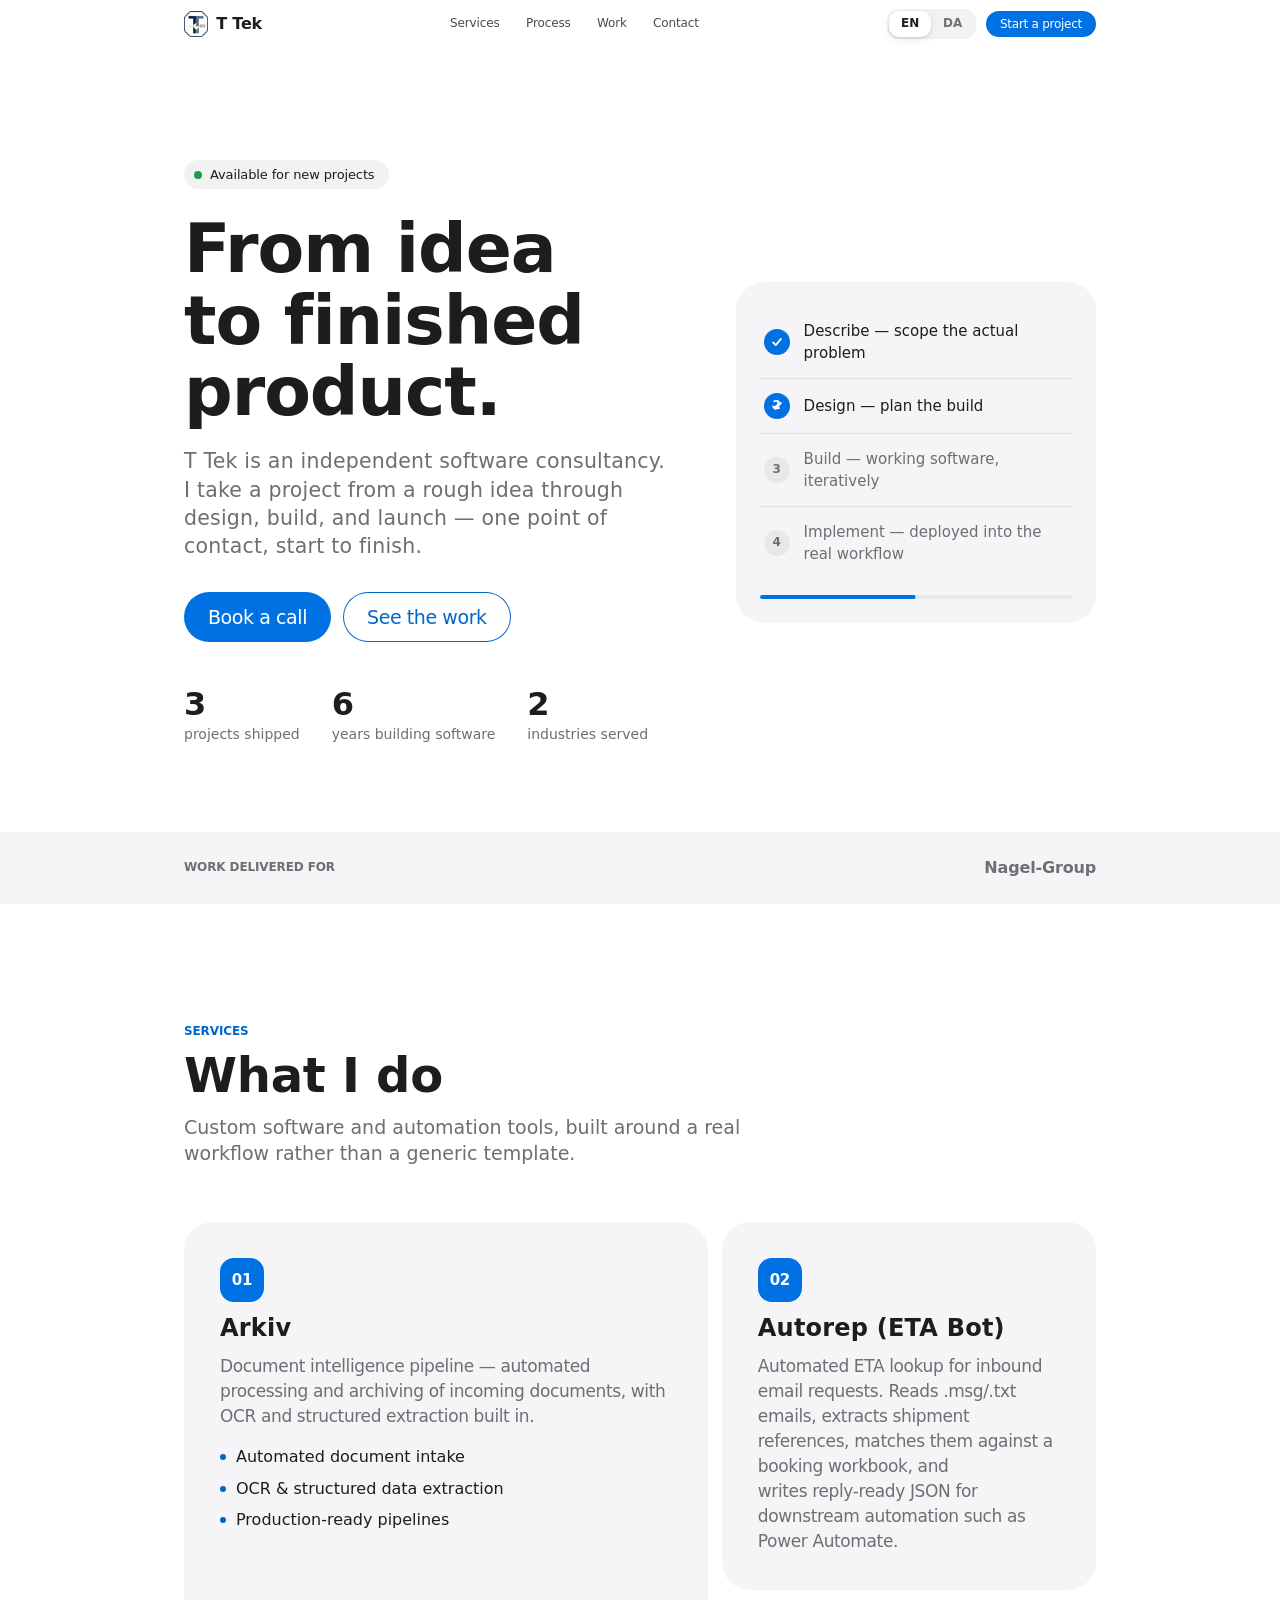
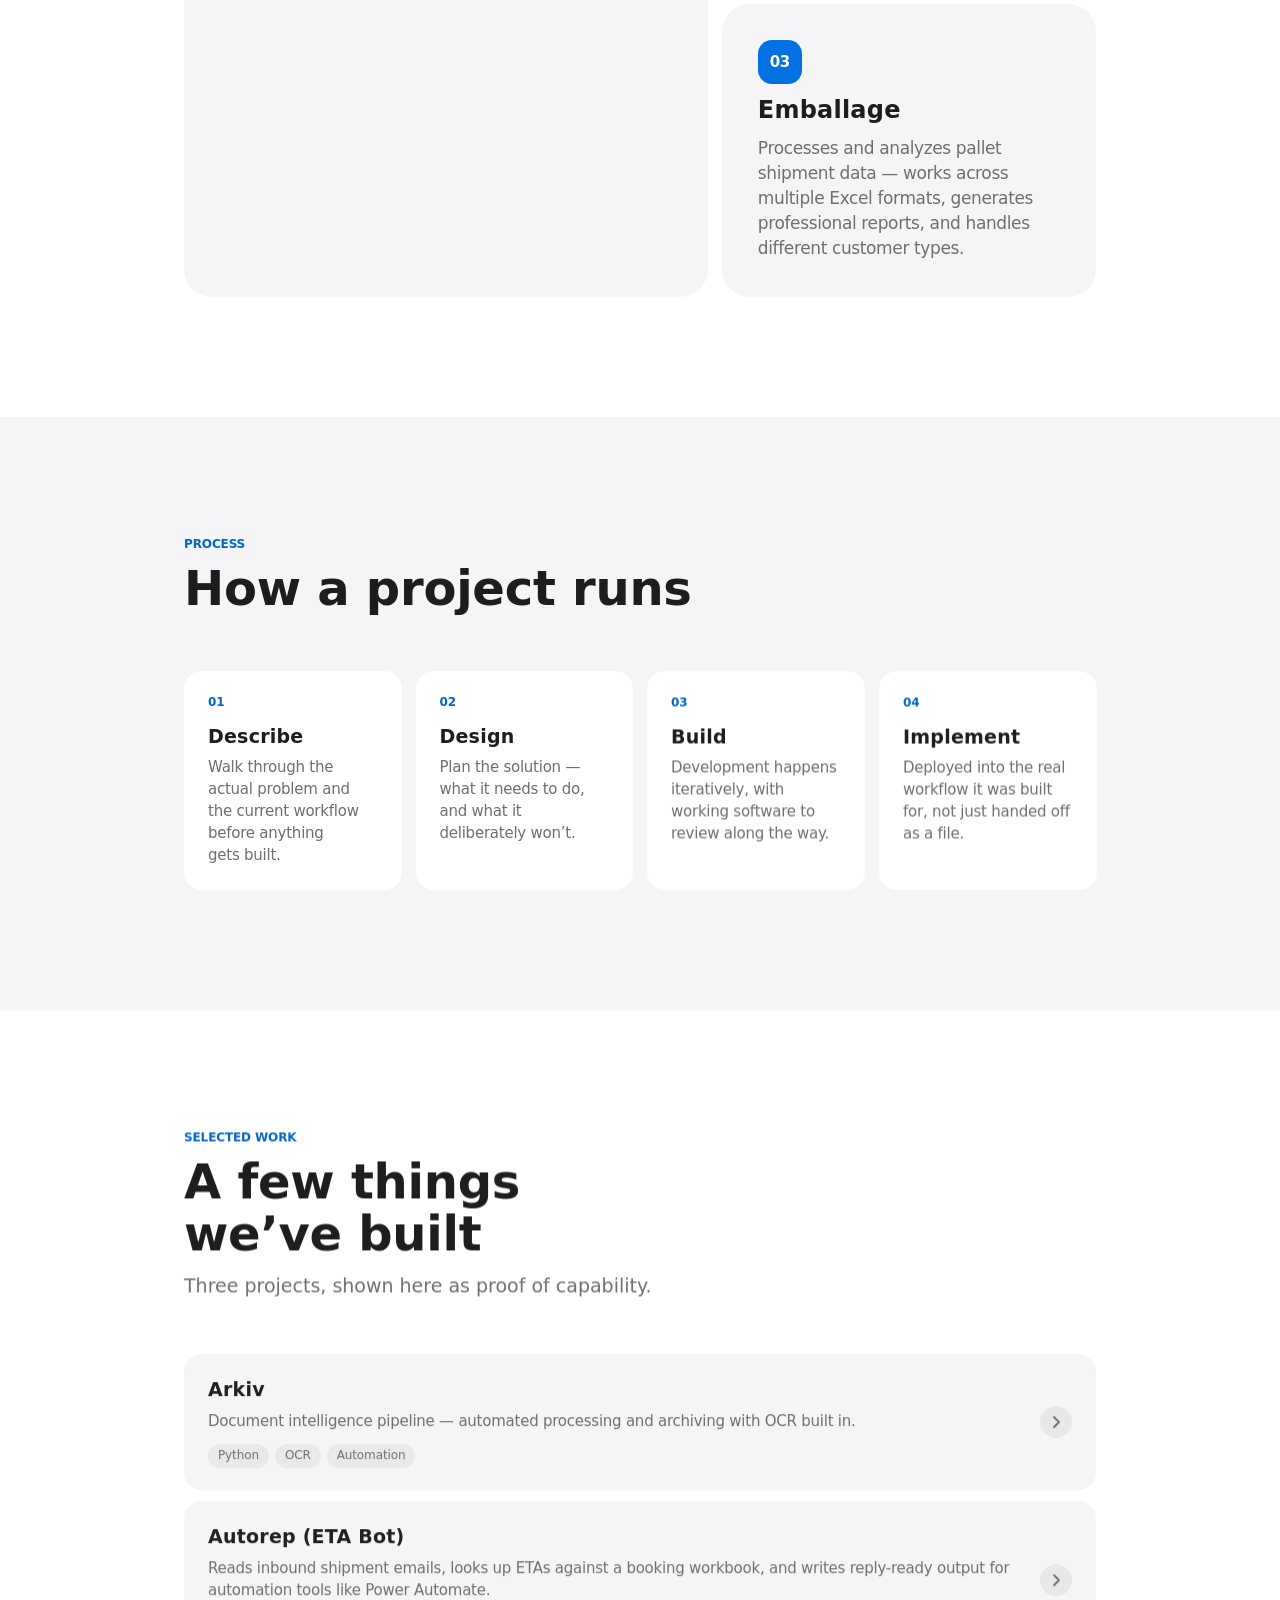
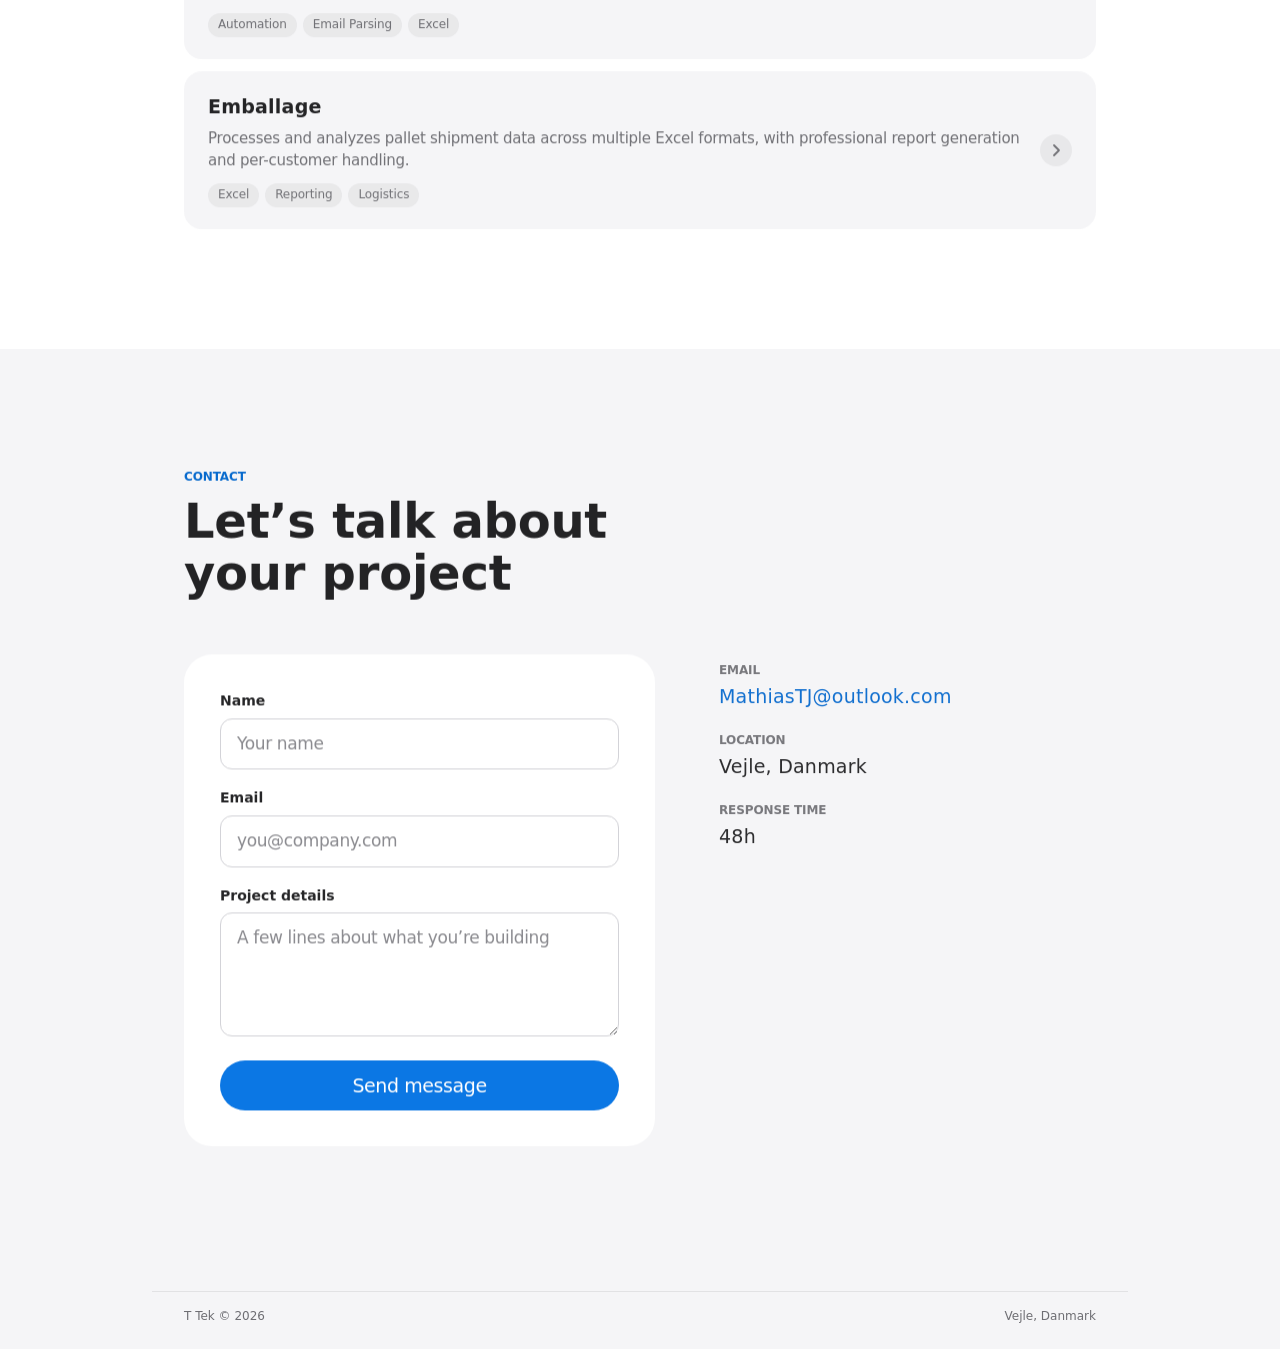
==== index.html @ 5115881c "first commit" ====
<!DOCTYPE html>
<html lang="en">
<head>
<meta charset="UTF-8">
<meta name="viewport" content="width=device-width, initial-scale=1.0, viewport-fit=cover">
<title>T Tek — From Idea to Finished Product</title>
<meta name="description" content="T Tek is an independent software consultancy building automation tools and business software from idea to finished product.">
<meta name="color-scheme" content="light dark">
<meta name="theme-color" media="(prefers-color-scheme: light)" content="#ffffff">
<meta name="theme-color" media="(prefers-color-scheme: dark)" content="#000000">
<link rel="icon" href="assets/logo.png">
<link rel="stylesheet" href="css/styles.css">
<script>document.documentElement.classList.add('js');</script>
</head>
<body>

<a class="skip-link" href="#main">Skip to content</a>

<header class="topbar" id="topbar">
  <div class="wrap topbar-inner">
    <a href="#hero" class="logo" aria-label="T Tek — home">
      <img src="assets/logo.png" alt="" width="34" height="34">
      <span>T Tek</span>
    </a>

    <nav class="nav" aria-label="Primary">
      <ul class="nav-links" id="navLinks">
        <li><a href="#services" data-i18n="nav.services" data-press>Services</a></li>
        <li><a href="#process" data-i18n="nav.process" data-press>Process</a></li>
        <li><a href="#work" data-i18n="nav.work" data-press>Work</a></li>
        <li><a href="#contact" data-i18n="nav.contact" data-press>Contact</a></li>
      </ul>
    </nav>

    <div class="topbar-actions">
      <div class="segmented" id="langToggle" role="radiogroup" aria-label="Language">
        <span class="segmented-thumb" aria-hidden="true"></span>
        <button type="button" class="seg" role="radio" data-lang="en" aria-checked="true" data-press>EN</button>
        <button type="button" class="seg" role="radio" data-lang="da" aria-checked="false" data-press>DA</button>
      </div>
      <a href="#contact" class="btn btn-primary topbar-cta" data-i18n="nav.cta" data-press>Start a project</a>
      <button type="button" class="icon-btn menu-btn" id="menuBtn" aria-haspopup="dialog" aria-expanded="false" data-i18n-aria="nav.menu" aria-label="Menu" data-press>
        <span class="menu-icon" aria-hidden="true"><i></i><i></i></span>
      </button>
    </div>
  </div>
</header>

<main id="main">

<section id="hero" class="hero">
  <div class="wrap hero-grid">
    <div class="hero-copy reveal">
      <span class="eyebrow"><span class="pulse" aria-hidden="true"></span><span data-i18n="hero.eyebrow">Available for new projects</span></span>
      <h1 class="display" data-i18n="hero.title">From idea to finished product.</h1>
      <p class="lede" data-i18n="hero.sub">
        T Tek is an independent software consultancy. I take a project
        from a rough idea through design, build, and launch — one point of contact,
        start to finish.
      </p>
      <div class="hero-actions">
        <a href="#contact" class="btn btn-primary btn-lg" data-i18n="hero.cta1" data-press>Book a call</a>
        <a href="#work" class="btn btn-quiet btn-lg" data-i18n="hero.cta2" data-press>See the work</a>
      </div>
      <dl class="hero-proof">
        <div><dt>3</dt><dd data-i18n="hero.proof1">projects shipped</dd></div>
        <div><dt>6</dt><dd data-i18n="hero.proof2">years building software</dd></div>
        <div><dt>2</dt><dd data-i18n="hero.proof3">industries served</dd></div>
      </dl>
    </div>

    <div class="stepper card reveal" id="heroStepper" aria-label="Project stages">
      <ol class="stepper-list">
        <li class="step"><span class="step-n"><span class="step-num">1</span><svg class="step-check" viewBox="0 0 16 16" aria-hidden="true"><path d="M3.5 8.5l3 3 6-7" fill="none" stroke="currentColor" stroke-width="2" stroke-linecap="round" stroke-linejoin="round"/></svg></span><span data-i18n="hero.step1">Describe — scope the actual problem</span></li>
        <li class="step"><span class="step-n"><span class="step-num">2</span><svg class="step-check" viewBox="0 0 16 16" aria-hidden="true"><path d="M3.5 8.5l3 3 6-7" fill="none" stroke="currentColor" stroke-width="2" stroke-linecap="round" stroke-linejoin="round"/></svg></span><span data-i18n="hero.step2">Design — plan the build</span></li>
        <li class="step"><span class="step-n"><span class="step-num">3</span><svg class="step-check" viewBox="0 0 16 16" aria-hidden="true"><path d="M3.5 8.5l3 3 6-7" fill="none" stroke="currentColor" stroke-width="2" stroke-linecap="round" stroke-linejoin="round"/></svg></span><span data-i18n="hero.step3">Build — working software, iteratively</span></li>
        <li class="step"><span class="step-n"><span class="step-num">4</span><svg class="step-check" viewBox="0 0 16 16" aria-hidden="true"><path d="M3.5 8.5l3 3 6-7" fill="none" stroke="currentColor" stroke-width="2" stroke-linecap="round" stroke-linejoin="round"/></svg></span><span data-i18n="hero.step4">Implement — deployed into the real workflow</span></li>
      </ol>
      <div class="stepper-track" aria-hidden="true"><span class="stepper-fill"></span></div>
    </div>
  </div>
</section>

<div class="trust band reveal">
  <div class="wrap trust-inner">
    <span class="mono-label" data-i18n="trust.label">Work delivered for</span>
    <div class="trust-logos"><span>Nagel-Group</span></div>
  </div>
</div>

<section id="services">
  <div class="wrap">
    <header class="sec-head reveal">
      <span class="mono-label accent" data-i18n="services.eyebrow">Services</span>
      <h2 class="title" data-i18n="services.title">What I do</h2>
      <p class="sec-desc" data-i18n="services.desc">Custom software and automation tools, built around a real workflow rather than a generic template.</p>
    </header>

    <div class="bento">
      <article class="card bento-card lg reveal">
        <div class="bento-icon">01</div>
        <h3>Arkiv</h3>
        <p data-i18n="services.arkiv">Document intelligence pipeline — automated processing and archiving of incoming documents, with OCR and structured extraction built in.</p>
        <ul class="bento-list">
          <li data-i18n="services.arkiv.li1">Automated document intake</li>
          <li data-i18n="services.arkiv.li2">OCR &amp; structured data extraction</li>
          <li data-i18n="services.arkiv.li3">Production-ready pipelines</li>
        </ul>
      </article>
      <article class="card bento-card reveal">
        <div class="bento-icon">02</div>
        <h3>Autorep (ETA Bot)</h3>
        <p data-i18n="services.autorep">Automated ETA lookup for inbound email requests. Reads .msg/.txt emails, extracts shipment references, matches them against a booking workbook, and writes reply-ready JSON for downstream automation such as Power Automate.</p>
      </article>
      <article class="card bento-card reveal">
        <div class="bento-icon">03</div>
        <h3>Emballage</h3>
        <p data-i18n="services.emballage">Processes and analyzes pallet shipment data with — works across multiple Excel formats, generates professional reports, and handles different customer types.</p>
      </article>
    </div>
  </div>
</section>

<section id="process" class="band">
  <div class="wrap">
    <header class="sec-head reveal">
      <span class="mono-label accent" data-i18n="process.eyebrow">Process</span>
      <h2 class="title" data-i18n="process.title">How a project runs</h2>
    </header>
    <ol class="process">
      <li class="process-step reveal">
        <span class="mono-label accent">01</span>
        <h4 data-i18n="process.s1.h">Describe</h4>
        <p data-i18n="process.s1.p">Walk through the actual problem and the current workflow before anything gets built.</p>
      </li>
      <li class="process-step reveal">
        <span class="mono-label accent">02</span>
        <h4 data-i18n="process.s2.h">Design</h4>
        <p data-i18n="process.s2.p">Plan the solution — what it needs to do, and what it deliberately won’t.</p>
      </li>
      <li class="process-step reveal">
        <span class="mono-label accent">03</span>
        <h4 data-i18n="process.s3.h">Build</h4>
        <p data-i18n="process.s3.p">Development happens iteratively, with working software to review along the way.</p>
      </li>
      <li class="process-step reveal">
        <span class="mono-label accent">04</span>
        <h4 data-i18n="process.s4.h">Implement</h4>
        <p data-i18n="process.s4.p">Deployed into the real workflow it was built for, not just handed off as a file.</p>
      </li>
    </ol>
  </div>
</section>

<section id="work">
  <div class="wrap">
    <header class="sec-head reveal">
      <span class="mono-label accent" data-i18n="work.eyebrow">Selected work</span>
      <h2 class="title" data-i18n="work.title">A few things we’ve built</h2>
      <p class="sec-desc" data-i18n="work.desc">Three projects, shown here as proof of capability.</p>
    </header>

    <ul class="work-list">
      <li class="reveal">
        <button type="button" class="work-row" data-project="arkiv" data-press>
          <span class="work-body">
            <span class="work-name">Arkiv</span>
            <span class="work-desc" data-i18n="work.arkiv">Document intelligence pipeline — automated processing and archiving with OCR built in.</span>
            <span class="work-tags"><span class="tag">Python</span><span class="tag">OCR</span><span class="tag" data-i18n="tag.automation">Automation</span></span>
          </span>
          <span class="work-arrow" aria-hidden="true"><svg viewBox="0 0 16 16"><path d="M6 3l5 5-5 5" fill="none" stroke="currentColor" stroke-width="1.8" stroke-linecap="round" stroke-linejoin="round"/></svg></span>
        </button>
      </li>
      <li class="reveal">
        <button type="button" class="work-row" data-project="autorep" data-press>
          <span class="work-body">
            <span class="work-name">Autorep (ETA Bot)</span>
            <span class="work-desc" data-i18n="work.autorep">Reads inbound shipment emails, looks up ETAs against a booking workbook, and writes reply-ready output for automation tools like Power Automate.</span>
            <span class="work-tags"><span class="tag" data-i18n="tag.automation">Automation</span><span class="tag" data-i18n="tag.email">Email Parsing</span><span class="tag">Excel</span></span>
          </span>
          <span class="work-arrow" aria-hidden="true"><svg viewBox="0 0 16 16"><path d="M6 3l5 5-5 5" fill="none" stroke="currentColor" stroke-width="1.8" stroke-linecap="round" stroke-linejoin="round"/></svg></span>
        </button>
      </li>
      <li class="reveal">
        <button type="button" class="work-row" data-project="emballage" data-press>
          <span class="work-body">
            <span class="work-name">Emballage</span>
            <span class="work-desc" data-i18n="work.emballage">Processes and analyzes pallet shipment data across multiple Excel formats, with professional report generation and per-customer handling.</span>
            <span class="work-tags"><span class="tag">Excel</span><span class="tag" data-i18n="tag.reporting">Reporting</span><span class="tag" data-i18n="tag.logistics">Logistics</span></span>
          </span>
          <span class="work-arrow" aria-hidden="true"><svg viewBox="0 0 16 16"><path d="M6 3l5 5-5 5" fill="none" stroke="currentColor" stroke-width="1.8" stroke-linecap="round" stroke-linejoin="round"/></svg></span>
        </button>
      </li>
    </ul>
  </div>
</section>

<section id="contact" class="band">
  <div class="wrap">
    <header class="sec-head reveal">
      <span class="mono-label accent" data-i18n="contact.eyebrow">Contact</span>
      <h2 class="title" data-i18n="contact.title">Let’s talk about your project</h2>
    </header>
    <div class="contact-grid">
      <form class="card contact-card reveal" id="contactForm" novalidate>
        <div class="field">
          <label for="fName" data-i18n="contact.name">Name</label>
          <input id="fName" name="name" type="text" autocomplete="name" required data-i18n-placeholder="contact.name.ph" placeholder="Your name" aria-describedby="fNameErr">
          <p class="field-err" id="fNameErr" role="alert" data-i18n="contact.err.name" hidden>Please enter your name.</p>
        </div>
        <div class="field">
          <label for="fEmail" data-i18n="contact.email">Email</label>
          <input id="fEmail" name="email" type="email" autocomplete="email" required placeholder="you@company.com" aria-describedby="fEmailErr">
          <p class="field-err" id="fEmailErr" role="alert" data-i18n="contact.err.email" hidden>Enter a valid email address.</p>
        </div>
        <div class="field">
          <label for="fDetails" data-i18n="contact.details">Project details</label>
          <textarea id="fDetails" name="details" rows="4" required data-i18n-placeholder="contact.details.ph" placeholder="A few lines about what you're building" aria-describedby="fDetailsErr"></textarea>
          <p class="field-err" id="fDetailsErr" role="alert" data-i18n="contact.err.details" hidden>Tell me a little about the project.</p>
        </div>
        <button class="btn btn-primary btn-lg btn-block" type="submit" data-i18n="contact.send" data-press>Send message</button>
        <p class="form-status" id="formStatus" role="status" aria-live="polite" data-i18n="contact.sent" hidden>Your mail client should open now.</p>
      </form>
      <dl class="contact-info reveal">
        <div><dt class="mono-label" data-i18n="contact.emailLabel">EMAIL</dt><dd><a href="mailto:MathiasTJ@outlook.com">MathiasTJ@outlook.com</a></dd></div>
      <!-- <div><dt class="mono-label" data-i18n="contact.phoneLabel">PHONE</dt><dd><a href="tel:+4520111111">+45 20 11 11 11</a></dd></div> -->
        <div><dt class="mono-label" data-i18n="contact.locationLabel">LOCATION</dt><dd>Vejle, Danmark</dd></div>
        <div><dt class="mono-label" data-i18n="contact.responseLabel">RESPONSE TIME</dt><dd>48h</dd></div>
      </dl>
    </div>
  </div>
</section>

</main>

<footer class="footer">
  <div class="wrap footer-row">
    <span data-i18n="footer.copy">T Tek © 2026</span>
    <span class="footer-loc">Vejle, Danmark</span>
  </div>
</footer>

<!-- Bottom sheet (mobile nav + project details). Content injected by js/main.js -->
<div class="sheet-root" id="sheetRoot" hidden>
  <div class="sheet-scrim" id="sheetScrim"></div>
  <div class="sheet" id="sheet" role="dialog" aria-modal="true" aria-labelledby="sheetTitle" tabindex="-1">
    <div class="sheet-grabber" aria-hidden="true"><span></span></div>
    <div class="sheet-head">
      <h2 class="sheet-title" id="sheetTitle"></h2>
      <button type="button" class="icon-btn sheet-close" id="sheetClose" data-i18n-aria="sheet.close" aria-label="Close" data-press>
        <svg viewBox="0 0 16 16" aria-hidden="true"><path d="M4 4l8 8M12 4l-8 8" fill="none" stroke="currentColor" stroke-width="1.8" stroke-linecap="round"/></svg>
      </button>
    </div>
    <div class="sheet-body" id="sheetBody"></div>
  </div>
</div>

<script src="js/spring.js"></script>
<script src="js/gestures.js"></script>
<script src="js/sheet.js"></script>
<script src="js/i18n.js"></script>
<script src="js/main.js"></script>
</body>
</html>
---- css/styles.css ----
/* ==========================================================================
   T Tek — styles
   Tokens → base → materials → components → motion prefs
   Palette follows apple.com: #fff / #f5f5f7 bands in light, #000 / #1d1d1f in dark,
   #1d1d1f ink, #6e6e73 secondary, #0071e3 fill blue, #0066cc / #2997ff link blue.
   ========================================================================== */

/* ---------- Tokens ---------- */
:root {
  color-scheme: light dark;

  /* Surfaces: alternating bands, tiles take the opposite band color */
  --bg: #ffffff;
  --band: #f5f5f7;
  --bg-elev: #ffffff;                 /* sheet, popovers */
  --fill: rgba(0, 0, 0, 0.05);        /* segmented bg, tags, icon buttons */
  --fill-strong: rgba(0, 0, 0, 0.09);
  --field: #ffffff;

  --ink: #1d1d1f;
  --ink-2: #6e6e73;
  --ink-3: #86868b;
  --line: #d2d2d7;
  --line-soft: rgba(0, 0, 0, 0.08);

  --accent: #0066cc;                  /* links, eyebrows, active states */
  --btn: #0071e3;                     /* filled buttons */
  --btn-hover: #0077ed;
  --btn-ink: #ffffff;
  --accent-tint: rgba(0, 113, 227, 0.10);
  --danger: #e30000;
  --success: #1d9a4b;

  --material: rgba(255, 255, 255, 0.80);
  --material-edge: rgba(255, 255, 255, 0.60);
  --scrim: rgba(0, 0, 0, 0.40);
  --shadow-sheet: 0 -1px 0 rgba(0, 0, 0, 0.04), 0 12px 48px rgba(0, 0, 0, 0.18);
  --thumb: #ffffff;
  --thumb-shadow: 0 1px 3px rgba(0, 0, 0, 0.12), 0 3px 8px rgba(0, 0, 0, 0.08);

  --sans: -apple-system, BlinkMacSystemFont, system-ui, "Segoe UI", Roboto, "Helvetica Neue", Arial, sans-serif;

  --max: 61rem;                       /* apple.com content width ≈ 980px */
  --gutter: clamp(1.25rem, 4vw, 2rem);
  --r-sm: 0.75rem;
  --r-md: 1.125rem;                   /* 18px small tiles */
  --r-lg: 1.75rem;                    /* 28px large tiles */
  --r-pill: 980px;

  --bar-h: 3rem;                      /* apple.com nav = 48px */
  --push: 0;                          /* 0..1, set by sheet.js when a sheet is open */
}

@media (prefers-color-scheme: dark) {
  :root {
    --bg: #000000;
    --band: #1d1d1f;
    --bg-elev: #1d1d1f;
    --fill: rgba(255, 255, 255, 0.10);
    --fill-strong: rgba(255, 255, 255, 0.16);
    --field: #000000;

    --ink: #f5f5f7;
    --ink-2: #a1a1a6;
    --ink-3: #86868b;
    --line: #424245;
    --line-soft: rgba(255, 255, 255, 0.10);

    --accent: #2997ff;
    --btn: #0071e3;
    --btn-hover: #0077ed;
    --accent-tint: rgba(41, 151, 255, 0.16);
    --danger: #ff453a;
    --success: #30d158;

    --material: rgba(22, 22, 23, 0.80);
    --material-edge: rgba(255, 255, 255, 0.08);
    --scrim: rgba(0, 0, 0, 0.60);
    --shadow-sheet: 0 -1px 0 rgba(255, 255, 255, 0.06), 0 12px 48px rgba(0, 0, 0, 0.7);
    --thumb: #636366;
    --thumb-shadow: 0 1px 3px rgba(0, 0, 0, 0.5);
  }
}

/* ---------- Base ---------- */
*, *::before, *::after { box-sizing: border-box; margin: 0; padding: 0; }

html {
  font: 100%/1.47059 var(--sans);       /* apple.com body leading */
  font-optical-sizing: auto;
  -webkit-text-size-adjust: 100%;
  scroll-padding-top: calc(var(--bar-h) + 1rem);
  background: var(--bg);
}
@media (prefers-reduced-motion: no-preference) { html { scroll-behavior: smooth; } }

body {
  background: var(--bg);
  color: var(--ink);
  -webkit-font-smoothing: antialiased;
  text-rendering: optimizeLegibility;
  overflow-x: hidden;
  min-height: 100dvh;
}
body.sheet-open { overflow: hidden; }

/* Page push-back when a sheet is open (§12) */
main, .footer {
  transform-origin: 50% 0;
  transform: scale(calc(1 - var(--push) * 0.035));
  filter: brightness(calc(1 - var(--push) * 0.08));
}

a { color: inherit; }
button { font: inherit; color: inherit; background: none; border: 0; cursor: pointer; }
img, svg { display: block; }
ul, ol { list-style: none; }

::selection { background: var(--accent-tint); }

:focus-visible { outline: 3px solid var(--accent); outline-offset: 3px; border-radius: 0.25rem; }
.skip-link {
  position: fixed; top: 0.5rem; left: 0.5rem; z-index: 100;
  padding: 0.5rem 0.875rem; background: var(--bg-elev); color: var(--ink);
  border-radius: var(--r-sm); box-shadow: var(--thumb-shadow);
  transform: translateY(-200%); transition: transform 150ms ease-out;
}
.skip-link:focus { transform: none; }

.wrap { max-width: var(--max); margin: 0 auto; padding: 0 var(--gutter); }

/* Everything a pointer can press gets a transform hook (set by gestures.js) */
[data-press] { transform: scale(var(--press, 1)); will-change: transform; }

/* Bands: sections alternate; tiles inside take the opposite color */
main { --tile: var(--band); }
.band { background: var(--band); --tile: var(--bg); }
@media (prefers-color-scheme: dark) { .band { --tile: #000000; } }

/* ---------- Typography (§15) ---------- */
.display {
  font-size: clamp(2.5rem, 5.5vw, 4.25rem);
  line-height: 1.05;
  letter-spacing: -0.015em;
  font-weight: 600;
  max-width: 15ch;
  text-wrap: balance;
}
.title {
  font-size: clamp(2rem, 4vw, 3rem);
  line-height: 1.08;
  letter-spacing: -0.005em;
  font-weight: 600;
  text-wrap: balance;
}
h3 { font-size: 1.5rem; line-height: 1.17; letter-spacing: 0.009em; font-weight: 600; }
h4 { font-size: 1.1875rem; line-height: 1.21; letter-spacing: 0.012em; font-weight: 600; }
.lede { font-size: clamp(1.1875rem, 1.6vw, 1.3125rem); line-height: 1.38; letter-spacing: 0.011em; font-weight: 400; color: var(--ink-2); max-width: 44ch; margin-top: 1.25rem; text-wrap: pretty; }
.sec-desc { color: var(--ink-2); font-size: 1.1875rem; line-height: 1.38; margin-top: 0.75rem; max-width: 52ch; text-wrap: pretty; }
.mono-label {
  font-size: 0.75rem; line-height: 1.33; letter-spacing: -0.01em;
  text-transform: uppercase; color: var(--ink-2); font-weight: 600;
}
.mono-label.accent { color: var(--accent); }
p { text-wrap: pretty; }

/* ---------- Materials & surfaces (§12) ---------- */
.card { background: var(--tile); border-radius: var(--r-lg); }

/* Floating translucent top bar (apple.com nav) */
.topbar {
  position: fixed; inset: 0 0 auto 0; z-index: 50;
  height: var(--bar-h);
  background: var(--material);
  -webkit-backdrop-filter: saturate(180%) blur(20px);
  backdrop-filter: saturate(180%) blur(20px);
}
/* Scroll-edge effect: appears only when content is under the bar */
.topbar::after {
  content: ""; position: absolute; left: 0; right: 0; top: 100%; height: 1px;
  pointer-events: none;
  background: var(--line-soft);
  opacity: 0; transition: opacity 250ms ease;
}
.topbar.is-scrolled::after { opacity: 1; }

.topbar-inner { display: flex; align-items: center; justify-content: space-between; gap: 1rem; height: 100%; }
.logo { display: inline-flex; align-items: center; gap: 0.5rem; text-decoration: none; font-weight: 600; letter-spacing: -0.01em; font-size: 1rem; white-space: nowrap; }
.logo img { height: 1.625rem; width: auto; }
@media (prefers-color-scheme: dark) { .logo img { filter: brightness(0) invert(1); opacity: 0.92; } }

.nav-links { display: flex; gap: 0.125rem; }
.nav-links a {
  display: inline-block; padding: 0.3125rem 0.75rem; border-radius: var(--r-pill);
  text-decoration: none; font-size: 0.75rem; font-weight: 400; letter-spacing: -0.01em; color: var(--ink);
  opacity: 0.8; transition: opacity 150ms ease, background-color 150ms ease;
}
.nav-links a:hover { opacity: 1; }
.nav-links a.is-active { opacity: 1; background: var(--fill); }

.topbar-actions { display: flex; align-items: center; gap: 0.625rem; }
.btn.topbar-cta { padding: 0.375rem 0.875rem; font-size: 0.75rem; }
.icon-btn.menu-btn { display: none; }

@media (max-width: 52rem) {
  .nav { display: none; }
  .btn.topbar-cta { display: none; }
  .icon-btn.menu-btn { display: inline-flex; }
}

/* Segmented control (iOS) */
.segmented {
  position: relative; display: inline-flex; padding: 0.125rem;
  background: var(--fill); border-radius: var(--r-sm);
}
.segmented .seg {
  position: relative; z-index: 1; padding: 0.25rem 0.75rem; border-radius: calc(var(--r-sm) - 0.125rem);
  font-size: 0.75rem; font-weight: 600; letter-spacing: 0;
  color: var(--ink-2); transition: color 200ms ease;
}
.segmented .seg[aria-checked="true"] { color: var(--ink); }
.segmented-thumb {
  position: absolute; top: 0.125rem; left: 0; height: calc(100% - 0.25rem);
  background: var(--thumb); border-radius: calc(var(--r-sm) - 0.125rem);
  box-shadow: var(--thumb-shadow);
  transform-origin: left center;
  will-change: transform;
}

/* Buttons (§1: feedback on pointer-down, via [data-press]) */
.btn {
  display: inline-flex; align-items: center; justify-content: center; gap: 0.375rem;
  padding: 0.6875rem 1.25rem; border-radius: var(--r-pill);
  font-weight: 400; font-size: 1.0625rem; line-height: 1.17; letter-spacing: -0.022em; text-decoration: none;
  white-space: nowrap; user-select: none; -webkit-tap-highlight-color: transparent;
  transition: background-color 150ms ease, color 150ms ease, box-shadow 150ms ease;
}
.btn-lg { padding: 0.875rem 1.5rem; font-size: 1.1875rem; }
.btn-block { width: 100%; }
.btn-primary { background: var(--btn); color: var(--btn-ink); }
.btn-primary:hover { background: var(--btn-hover); }
.btn-quiet { background: transparent; color: var(--accent); box-shadow: inset 0 0 0 1px var(--accent); }
.btn-quiet:hover { background: var(--accent); color: #fff; }

.icon-btn {
  display: inline-flex; align-items: center; justify-content: center;
  width: 2rem; height: 2rem; border-radius: 50%;
  background: var(--fill); color: var(--ink);
  -webkit-tap-highlight-color: transparent;
}
.icon-btn:hover { background: var(--fill-strong); }
.icon-btn svg { width: 0.875rem; height: 0.875rem; }
.menu-icon { position: relative; width: 1rem; height: 0.5rem; display: block; }
.menu-icon i { position: absolute; left: 0; right: 0; height: 1.5px; border-radius: 1px; background: currentColor; transition: transform 250ms ease; }
.menu-icon i:first-child { top: 0; }
.menu-icon i:last-child { bottom: 0; }
.menu-btn[aria-expanded="true"] .menu-icon i:first-child { transform: translateY(3.25px) rotate(45deg); }
.menu-btn[aria-expanded="true"] .menu-icon i:last-child { transform: translateY(-3.25px) rotate(-45deg); }

/* ---------- Sections ---------- */
section { padding: clamp(4.5rem, 10vw, 7.5rem) 0; }
.sec-head { max-width: 60ch; margin-bottom: clamp(2rem, 5vw, 3.5rem); }
.sec-head .mono-label { display: block; margin-bottom: 0.625rem; }

/* Hero */
.hero { padding-top: calc(var(--bar-h) + clamp(3.5rem, 9vw, 7rem)); padding-bottom: clamp(3rem, 7vw, 5.5rem); }
.hero-grid { display: grid; grid-template-columns: 1.15fr 0.85fr; gap: clamp(2rem, 5vw, 4rem); align-items: center; }
@media (max-width: 56rem) { .hero-grid { grid-template-columns: 1fr; } }

.eyebrow {
  display: inline-flex; align-items: center; gap: 0.5rem;
  padding: 0.3125rem 0.875rem 0.3125rem 0.625rem; border-radius: var(--r-pill);
  background: var(--fill); color: var(--ink);
  font-size: 0.8125rem; font-weight: 500; letter-spacing: -0.01em; margin-bottom: 1.5rem;
}
.pulse { width: 0.5rem; height: 0.5rem; border-radius: 50%; background: var(--success); }
@media (prefers-reduced-motion: no-preference) {
  .pulse { animation: pulse 2.4s ease-out infinite; }
  @keyframes pulse { 0% { box-shadow: 0 0 0 0 color-mix(in srgb, var(--success) 45%, transparent); } 70%, 100% { box-shadow: 0 0 0 0.5rem transparent; } }
}

.hero-actions { display: flex; gap: 0.75rem; margin-top: 2rem; flex-wrap: wrap; }
.hero-proof { display: flex; gap: 2rem; flex-wrap: wrap; margin-top: 2.75rem; }
.hero-proof dd { white-space: nowrap; }
.hero-proof dt { font-size: 2rem; font-weight: 600; letter-spacing: -0.01em; line-height: 1.1; font-variant-numeric: tabular-nums; }
.hero-proof dd { font-size: 0.875rem; color: var(--ink-2); margin-top: 0.125rem; }

/* Stepper card */
.stepper { padding: 1.5rem; }
.stepper-list { display: flex; flex-direction: column; }
.step {
  display: flex; align-items: center; gap: 0.875rem; padding: 0.875rem 0.25rem;
  font-size: 0.9375rem; color: var(--ink-2); border-bottom: 1px solid var(--line-soft);
  transition: color 300ms ease;
}
.step:last-child { border-bottom: 0; }
.step.is-done { color: var(--ink); }
.step-n {
  position: relative; flex-shrink: 0; width: 1.625rem; height: 1.625rem; border-radius: 50%;
  display: grid; place-items: center;
  background: var(--fill); color: var(--ink-2);
  font-size: 0.75rem; font-weight: 600; font-variant-numeric: tabular-nums;
  transition: background-color 300ms ease, color 300ms ease;
}
.step-n > * { grid-area: 1 / 1; }
.step-check { width: 0.875rem; height: 0.875rem; opacity: 0; transform: scale(0.6); transition: opacity 200ms ease, transform 300ms cubic-bezier(.2,.9,.3,1.2); }
.step.is-done .step-n { background: var(--btn); color: #fff; }
.step.is-done .step-num { opacity: 0; }
.step.is-done .step-check { opacity: 1; transform: none; }
.stepper-track { margin-top: 1rem; height: 0.25rem; border-radius: var(--r-pill); background: var(--fill); overflow: hidden; }
.stepper-fill { display: block; height: 100%; width: 100%; background: var(--btn); border-radius: inherit; transform-origin: left center; transform: scaleX(0); will-change: transform; }

/* Trust strip */
.trust { padding: 1.5rem 0; }
.trust-inner { display: flex; align-items: center; justify-content: space-between; gap: 1.5rem; flex-wrap: wrap; }
.trust-logos { display: flex; gap: 2rem; font-weight: 600; color: var(--ink-2); letter-spacing: -0.01em; }

/* Bento */
.bento { display: grid; grid-template-columns: 1.4fr 1fr; grid-auto-rows: auto; gap: 0.875rem; }
.bento-card { padding: clamp(1.5rem, 3vw, 2.25rem); display: flex; flex-direction: column; gap: 0.75rem; }
.bento-card.lg { grid-row: span 2; }
.bento-card p { color: var(--ink-2); font-size: 1.0625rem; line-height: 1.47; letter-spacing: -0.022em; }
.bento-icon {
  width: 2.75rem; height: 2.75rem; border-radius: 0.875rem;
  background: var(--btn); color: #fff;
  display: grid; place-items: center; font-weight: 600; font-size: 0.9375rem; letter-spacing: -0.02em;
}
.bento-list { display: flex; flex-direction: column; gap: 0.5rem; margin-top: 0.25rem; color: var(--ink); font-size: 1rem; }
.bento-list li { display: flex; gap: 0.625rem; align-items: baseline; }
.bento-list li::before { content: ""; flex-shrink: 0; width: 0.375rem; height: 0.375rem; border-radius: 50%; background: var(--accent); transform: translateY(-0.125rem); }
@media (max-width: 52rem) { .bento { grid-template-columns: 1fr; } .bento-card.lg { grid-row: auto; } }

/* Process */
.process { display: grid; grid-template-columns: repeat(4, 1fr); gap: 0.875rem; }
.process-step { padding: 1.5rem; border-radius: var(--r-md); background: var(--tile); }
.process-step .mono-label { display: block; margin-bottom: 0.875rem; }
.process-step h4 { margin-bottom: 0.5rem; }
.process-step p { color: var(--ink-2); font-size: 0.9375rem; letter-spacing: -0.016em; }
@media (max-width: 56rem) { .process { grid-template-columns: repeat(2, 1fr); } }
@media (max-width: 36rem) { .process { grid-template-columns: 1fr; } }

/* Work list */
.work-list { display: flex; flex-direction: column; gap: 0.75rem; }
.work-row {
  width: 100%; display: flex; align-items: center; gap: 1.25rem; text-align: left;
  padding: 1.375rem 1.5rem; border-radius: var(--r-md);
  background: var(--tile);
  transition: background-color 150ms ease;
  -webkit-tap-highlight-color: transparent;
}
.work-body { display: flex; flex-direction: column; gap: 0.375rem; flex: 1; min-width: 0; }
.work-name { font-weight: 600; font-size: 1.1875rem; letter-spacing: 0.012em; }
.work-desc { color: var(--ink-2); font-size: 0.9375rem; letter-spacing: -0.016em; }
.work-tags { display: flex; gap: 0.375rem; flex-wrap: wrap; margin-top: 0.375rem; }
.tag { font-size: 0.75rem; font-weight: 500; letter-spacing: -0.01em; color: var(--ink-2); background: var(--fill); padding: 0.1875rem 0.625rem; border-radius: var(--r-pill); }
.work-arrow { flex-shrink: 0; width: 2rem; height: 2rem; border-radius: 50%; display: grid; place-items: center; background: var(--fill); color: var(--ink-2); transition: transform 200ms ease, background-color 150ms ease, color 150ms ease; }
.work-arrow svg { width: 1rem; height: 1rem; }
.work-row:hover .work-arrow { transform: translateX(0.125rem); background: var(--btn); color: #fff; }

/* Contact */
.contact-grid { display: grid; grid-template-columns: 1fr 0.8fr; gap: clamp(2rem, 5vw, 4rem); align-items: start; }
@media (max-width: 52rem) { .contact-grid { grid-template-columns: 1fr; } }
.contact-card { padding: clamp(1.5rem, 3vw, 2.25rem); }
.field { margin-bottom: 1.125rem; }
.field label { display: block; font-size: 0.875rem; font-weight: 600; margin-bottom: 0.4375rem; }
.field input, .field textarea {
  width: 100%; padding: 0.8125rem 1rem; border-radius: var(--r-sm);
  border: 1px solid var(--line); background: var(--field); color: var(--ink);
  font: inherit; font-size: 1.0625rem; line-height: 1.4; letter-spacing: -0.022em;
  transition: border-color 150ms ease, box-shadow 150ms ease;
}
.field input::placeholder, .field textarea::placeholder { color: var(--ink-3); }
.field input:focus, .field textarea:focus { outline: none; border-color: var(--btn); box-shadow: 0 0 0 4px var(--accent-tint); }
.field.is-invalid input, .field.is-invalid textarea { border-color: var(--danger); }
.field textarea { resize: vertical; min-height: 6.5rem; }
.field-err { margin-top: 0.375rem; font-size: 0.8125rem; color: var(--danger); }
.form-status { margin-top: 1rem; font-size: 0.9rem; color: var(--success); text-align: center; }
.contact-info { display: flex; flex-direction: column; gap: 1.375rem; padding-top: 0.5rem; }
.contact-info dt { margin-bottom: 0.25rem; }
.contact-info dd { font-weight: 400; font-size: 1.1875rem; letter-spacing: 0.012em; }
.contact-info a { text-decoration: none; color: var(--accent); }
.contact-info a:hover { text-decoration: underline; }

/* Footer */
.footer { padding: 1.5rem 0 calc(1.5rem + env(safe-area-inset-bottom)); background: var(--band); color: var(--ink-2); font-size: 0.75rem; }
.footer-row { display: flex; justify-content: space-between; gap: 1rem; flex-wrap: wrap; padding-top: 1rem; border-top: 1px solid var(--line-soft); }

/* ---------- Sheet (§2–§9, §12) ---------- */
.sheet-root { position: fixed; inset: 0; z-index: 60; }
.sheet-root[hidden] { display: none; }
.sheet-scrim { position: absolute; inset: 0; background: var(--scrim); opacity: 0; will-change: opacity; }
.sheet {
  position: absolute; left: 0; right: 0; bottom: 0;
  margin: 0 auto; max-width: 40rem; max-height: min(88dvh, 44rem);
  display: flex; flex-direction: column;
  background: var(--bg-elev);
  border-radius: var(--r-lg) var(--r-lg) 0 0;
  box-shadow: var(--shadow-sheet);
  padding-bottom: env(safe-area-inset-bottom);
  transform: translateY(100%);
  will-change: transform;
  touch-action: none;
  outline: none;
}
.sheet::after { /* extends under the bottom edge during bouncy overshoot */
  content: ""; position: absolute; left: 0; right: 0; top: 100%; height: 30vh; background: var(--bg-elev);
}
.sheet-grabber { display: flex; justify-content: center; padding: 0.625rem 0 0.25rem; cursor: grab; }
.sheet-grabber span { width: 2.25rem; height: 0.3125rem; border-radius: var(--r-pill); background: var(--fill-strong); }
.sheet-head { display: flex; align-items: center; justify-content: space-between; gap: 1rem; padding: 0.5rem 1.25rem 0.75rem 1.5rem; }
.sheet-title { font-size: 1.5rem; font-weight: 600; letter-spacing: 0.009em; }
.sheet-body { overflow-y: auto; overscroll-behavior: contain; padding: 0 1.5rem 1.5rem; touch-action: pan-y; }

.sheet-nav { display: flex; flex-direction: column; gap: 0.375rem; }
.sheet-nav a:not(.btn) {
  display: flex; align-items: center; justify-content: space-between;
  padding: 0.875rem 1rem; border-radius: var(--r-md);
  background: var(--fill); text-decoration: none; font-weight: 500; font-size: 1.0625rem; letter-spacing: -0.022em;
  -webkit-tap-highlight-color: transparent;
}
.sheet-nav a.is-active { color: var(--accent); }
.sheet-nav .btn { margin-top: 0.75rem; }

.sheet-project p { color: var(--ink-2); font-size: 1.0625rem; letter-spacing: -0.022em; }
.sheet-project .bento-list { margin: 1rem 0 0; }
.sheet-project .mono-label { display: block; margin: 1.5rem 0 0.5rem; }
.sheet-project .work-tags { margin: 0; }
.sheet-project .btn { margin-top: 1.5rem; }

/* ---------- Reveal (values driven by main.js springs) ---------- */
html.js .reveal { opacity: 0; will-change: transform, opacity; }
html.js .reveal.is-in { will-change: auto; }

/* ---------- Preference fallbacks (§14) ---------- */
@media (prefers-reduced-motion: reduce) {
  html { scroll-behavior: auto; }
  *, *::before, *::after { transition-duration: 0.01ms !important; animation-duration: 0.01ms !important; animation-iteration-count: 1 !important; }
  main, .footer { transform: none !important; filter: none !important; }
  .step-check { transition: none; }
}
@media (prefers-reduced-transparency: reduce) {
  .topbar { background: var(--bg-elev); -webkit-backdrop-filter: none; backdrop-filter: none; }
  .sheet-scrim { background: rgba(0, 0, 0, 0.6); }
}
@media (prefers-contrast: more) {
  :root { --ink-2: #424245; --ink-3: #6e6e73; --line-soft: rgba(0, 0, 0, 0.35); }
  @media (prefers-color-scheme: dark) { :root { --ink-2: #d2d2d7; --ink-3: #a1a1a6; --line-soft: rgba(255, 255, 255, 0.4); } }
  .topbar { background: var(--bg-elev); -webkit-backdrop-filter: none; backdrop-filter: none; border-bottom: 1px solid var(--line); }
  .card, .work-row, .process-step { box-shadow: 0 0 0 1.5px var(--line); }
}
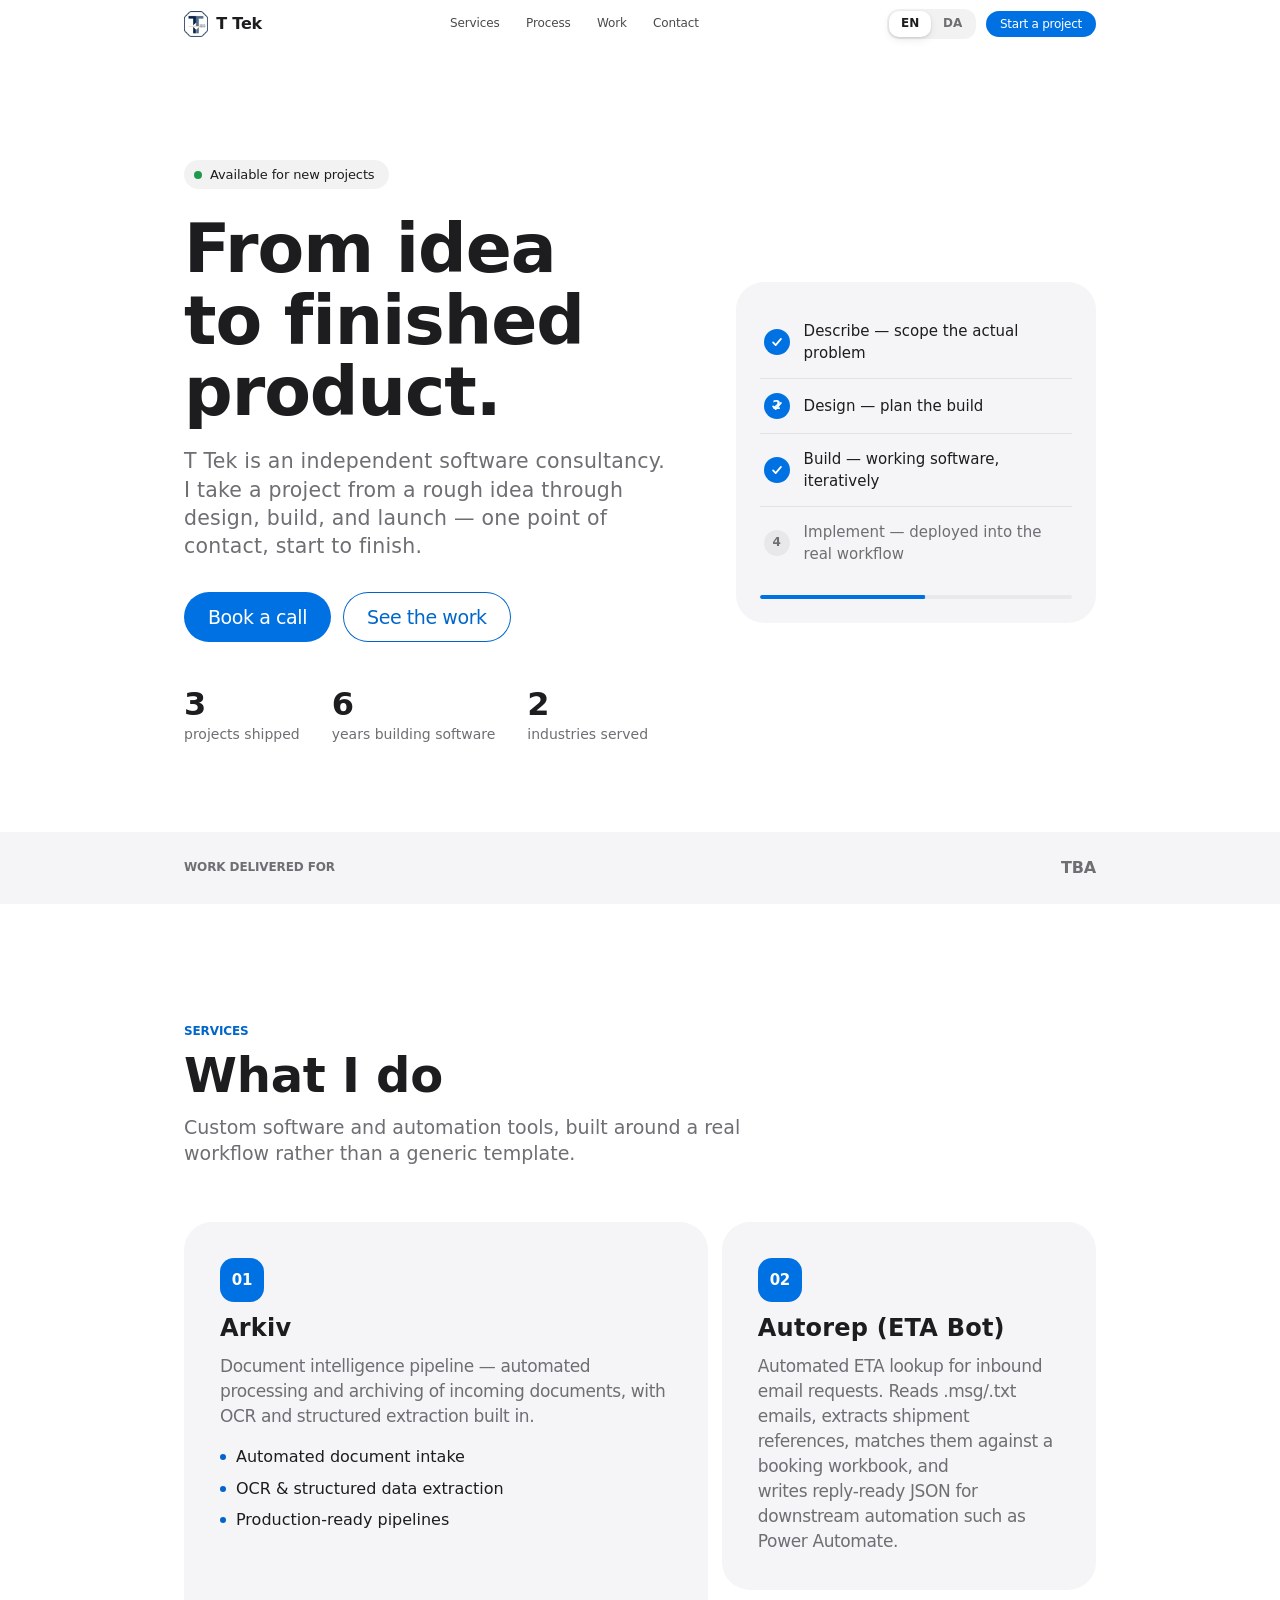
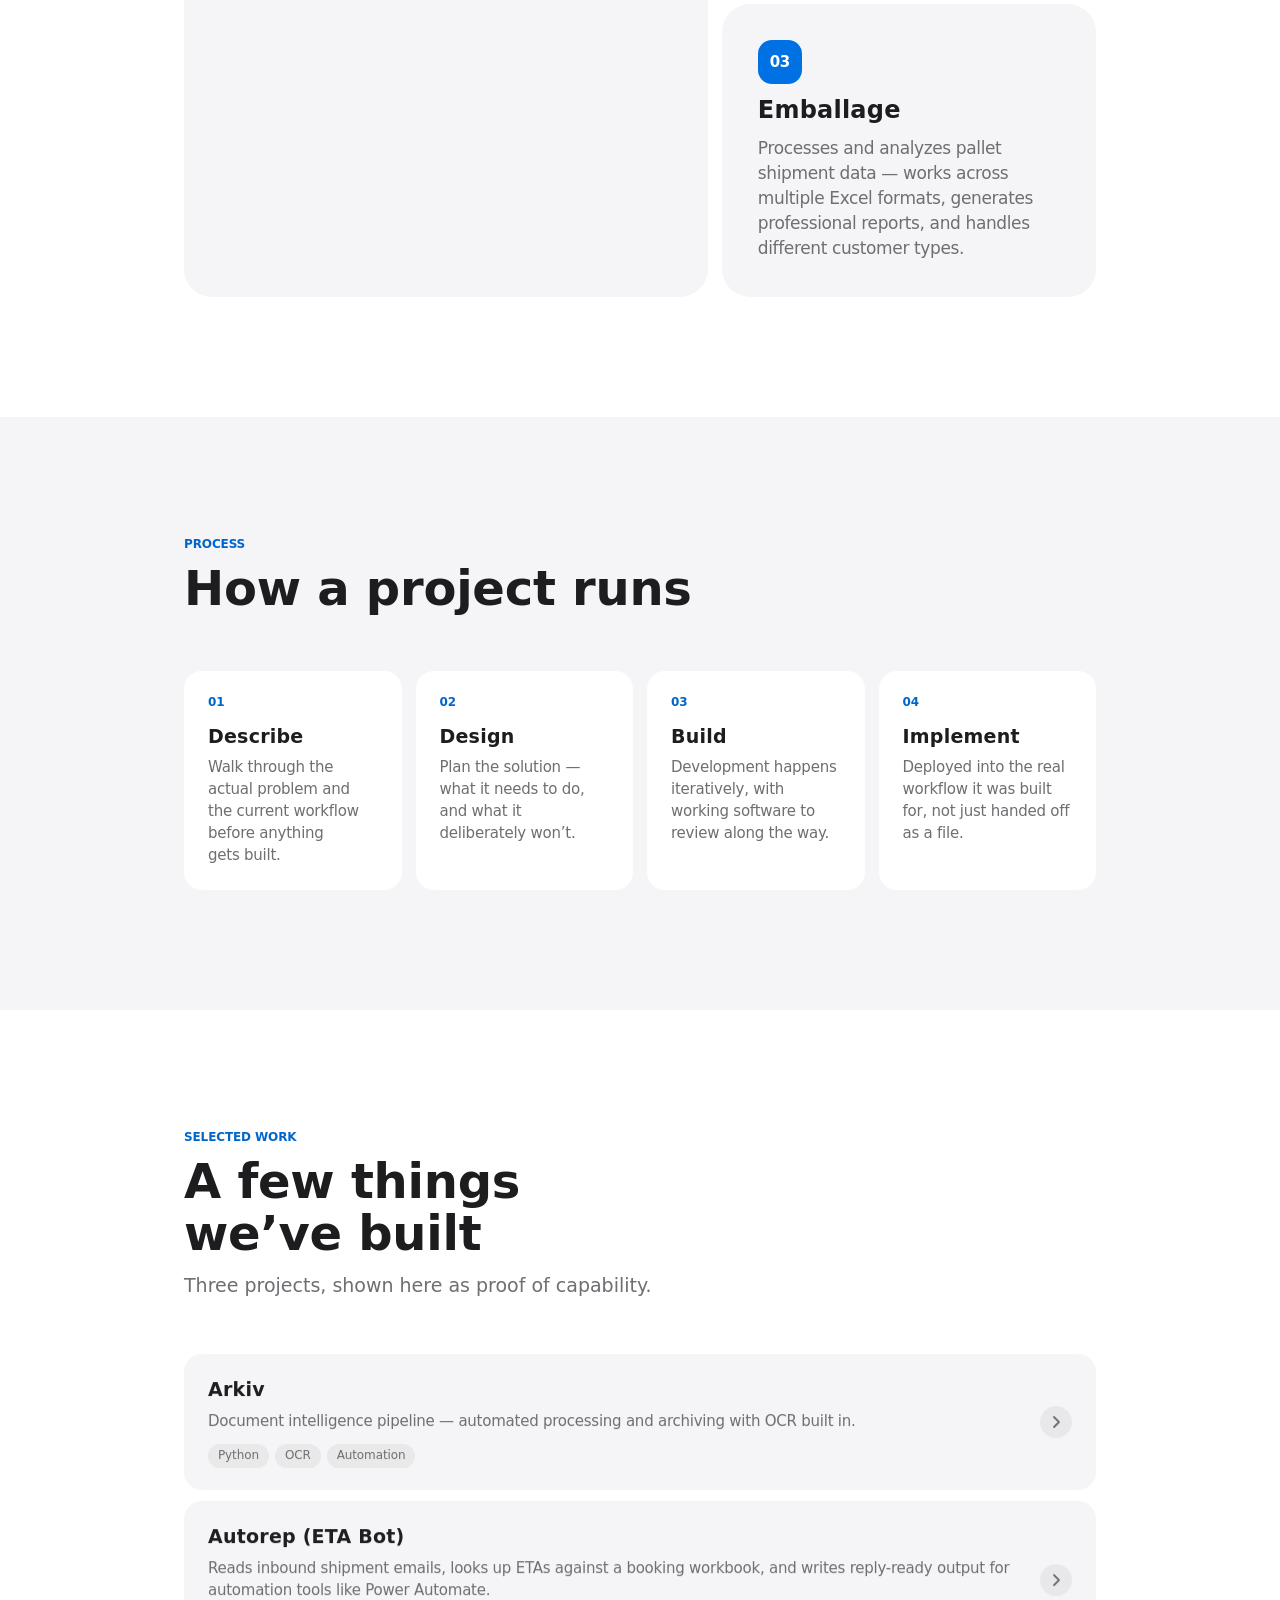
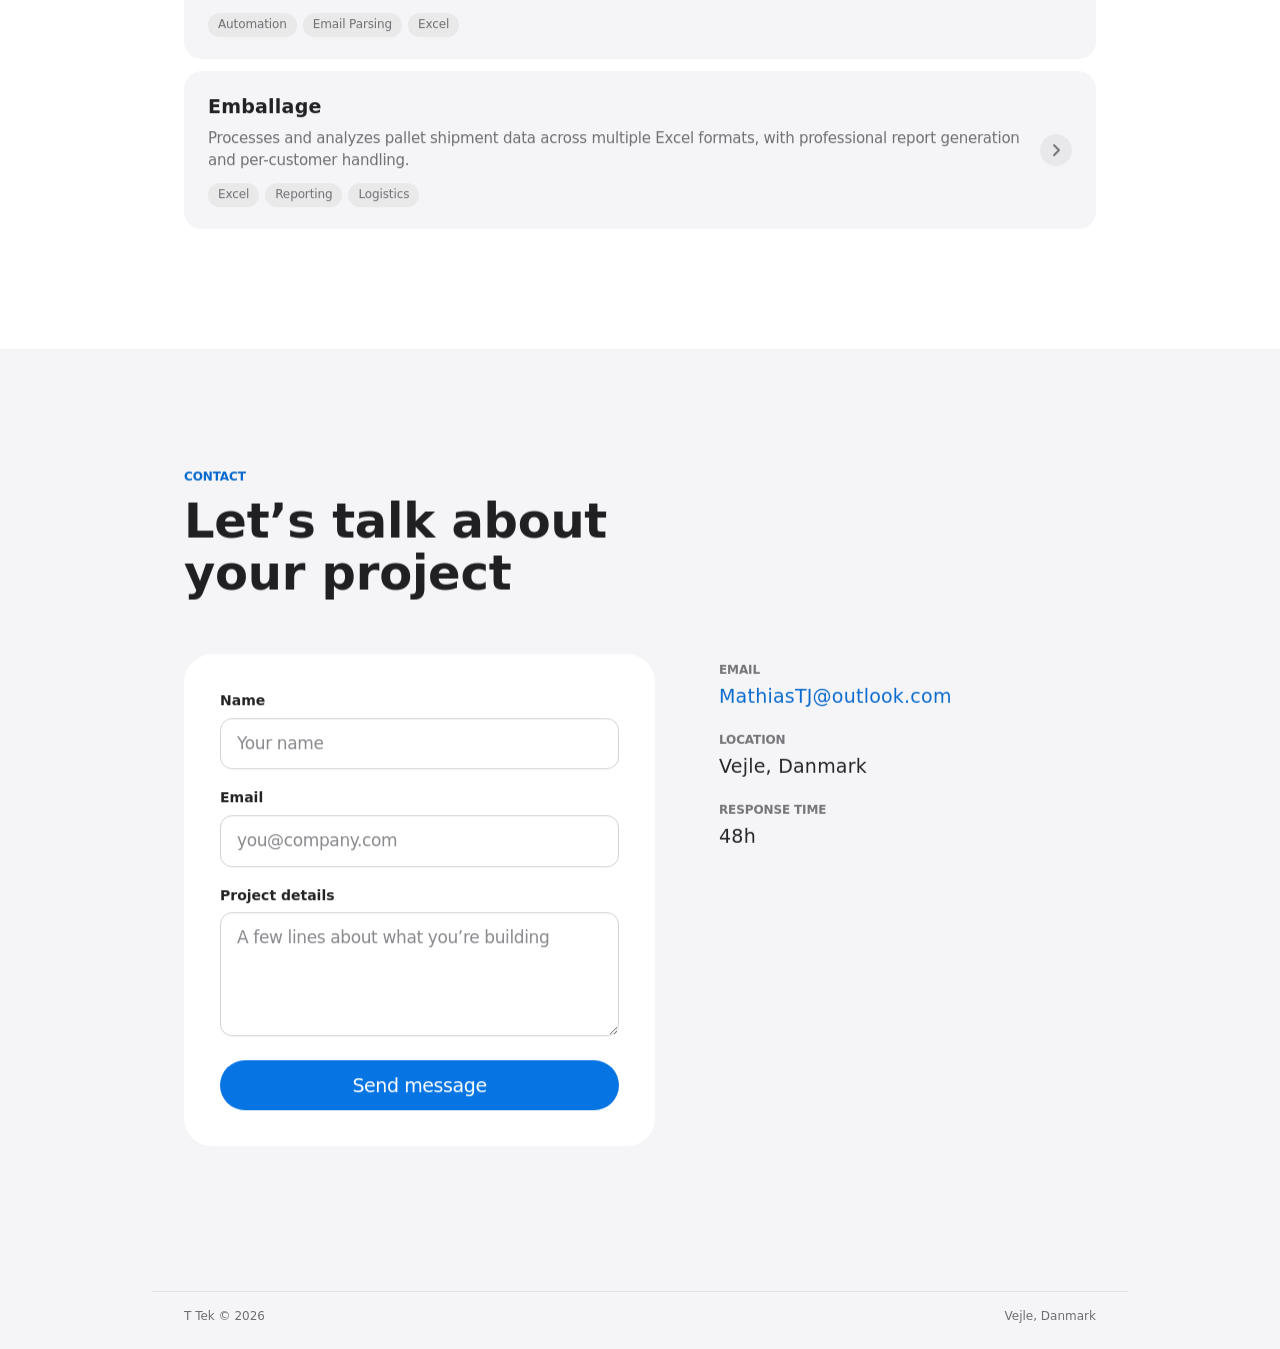
==== commit c64f4117: "Update trust logos in index.html to reflect new client name" ====
--- a/index.html
+++ b/index.html
@@ -84,7 +84,7 @@
 <div class="trust band reveal">
   <div class="wrap trust-inner">
     <span class="mono-label" data-i18n="trust.label">Work delivered for</span>
-    <div class="trust-logos"><span>Nagel-Group</span></div>
+    <div class="trust-logos"><span>TBA</span></div>
   </div>
 </div>
 
--- a/css/styles.css
+++ b/css/styles.css
@@ -431,6 +431,29 @@
 html.js .reveal { opacity: 0; will-change: transform, opacity; }
 html.js .reveal.is-in { will-change: auto; }
 
+/* ---------- 404 ---------- */
+.page-404 .topbar { position: fixed; }
+.error-page {
+  min-height: 100dvh;
+  display: flex;
+  align-items: center;
+  padding: calc(var(--bar-h) + 3rem) 0 4rem;
+  background: var(--bg);
+}
+.error-inner { max-width: 36rem; }
+.error-code {
+  font-size: clamp(4rem, 14vw, 7rem);
+  font-weight: 700;
+  letter-spacing: -0.04em;
+  line-height: 0.9;
+  color: var(--fill-strong);
+  margin-bottom: 1.25rem;
+  font-variant-numeric: tabular-nums;
+}
+.error-page .display { max-width: 16ch; }
+.error-page .lede { margin-top: 1rem; }
+.error-page .hero-actions { margin-top: 2rem; }
+
 /* ---------- Preference fallbacks (§14) ---------- */
 @media (prefers-reduced-motion: reduce) {
   html { scroll-behavior: auto; }
